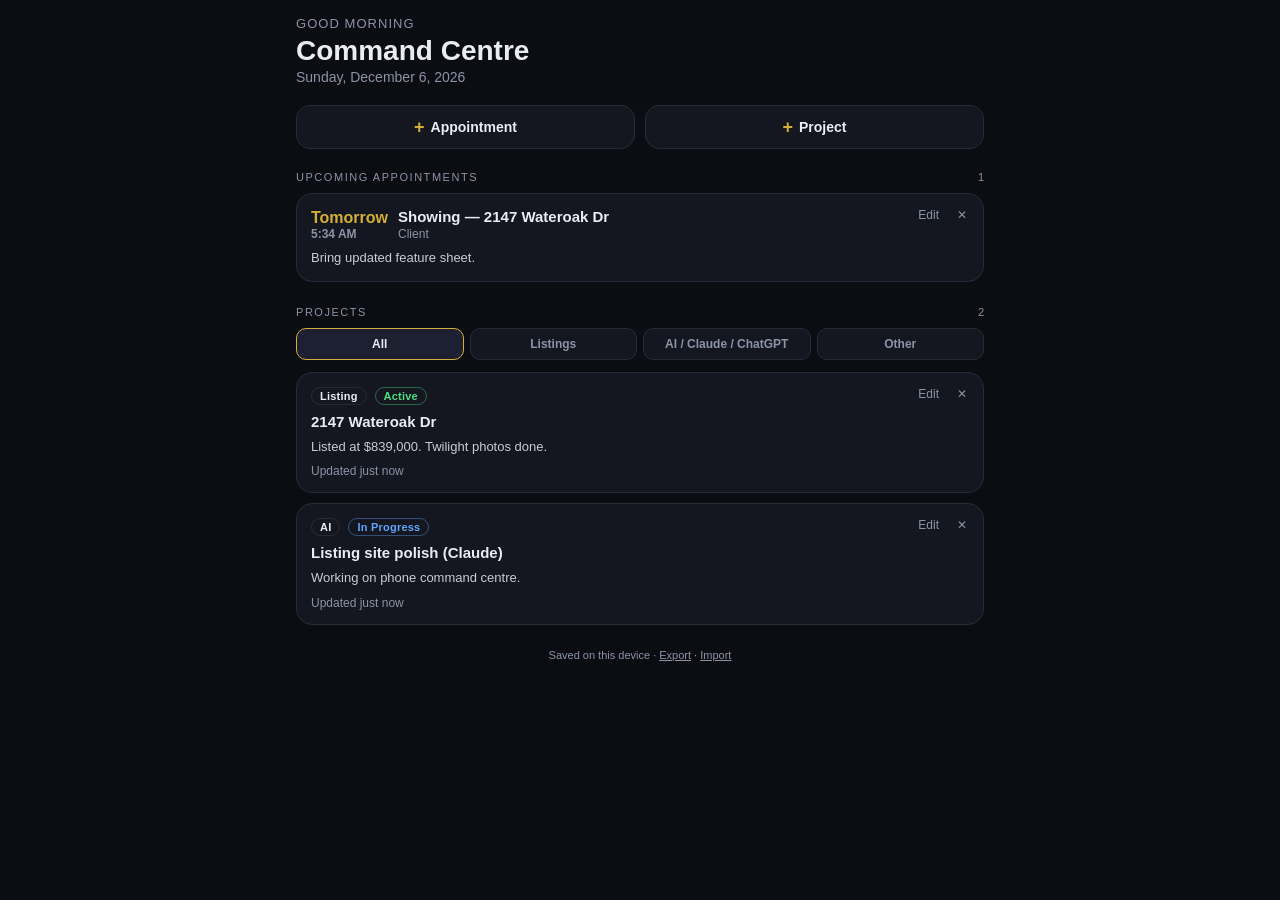
==== command-centre.html @ b32e12eb "Add phone command centre dashboard Self-contained /command-centre.html with appointments and project" ====
<!DOCTYPE html>
<html lang="en">
<head>
<meta charset="UTF-8">
<meta name="viewport" content="width=device-width, initial-scale=1.0, viewport-fit=cover">
<meta name="theme-color" content="#0b0d12">
<meta name="apple-mobile-web-app-capable" content="yes">
<meta name="mobile-web-app-capable" content="yes">
<meta name="apple-mobile-web-app-status-bar-style" content="black-translucent">
<meta name="apple-mobile-web-app-title" content="Command Centre">
<link rel="manifest" href="manifest.webmanifest">
<title>Command Centre</title>
<style>
:root {
  --bg: #0b0d12;
  --surface: #14171f;
  --surface-2: #1c2030;
  --border: #262b3a;
  --text: #e8ecf3;
  --muted: #8b93a7;
  --accent: #d4af37;
  --accent-soft: rgba(212, 175, 55, 0.15);
  --green: #4ade80;
  --blue: #60a5fa;
  --purple: #a78bfa;
  --orange: #fb923c;
  --red: #f87171;
  --safe-top: env(safe-area-inset-top, 0px);
  --safe-bottom: env(safe-area-inset-bottom, 0px);
}
* { box-sizing: border-box; -webkit-tap-highlight-color: transparent; }
html, body {
  margin: 0; padding: 0;
  background: var(--bg); color: var(--text);
  font-family: -apple-system, BlinkMacSystemFont, "SF Pro Display", "Segoe UI", Roboto, sans-serif;
  -webkit-font-smoothing: antialiased;
  min-height: 100vh;
}
body {
  padding: calc(var(--safe-top) + 16px) 16px calc(var(--safe-bottom) + 96px);
  max-width: 720px; margin: 0 auto;
}
.greeting { font-size: 13px; color: var(--muted); letter-spacing: 0.08em; text-transform: uppercase; }
.headline { font-size: 28px; font-weight: 700; margin: 4px 0 2px; }
.date-line { font-size: 14px; color: var(--muted); margin-bottom: 20px; }

.quick-actions {
  display: grid; grid-template-columns: 1fr 1fr; gap: 10px;
  margin-bottom: 22px;
}
.quick-actions button {
  background: var(--surface); border: 1px solid var(--border);
  color: var(--text); padding: 12px 14px; border-radius: 14px;
  font-size: 14px; font-weight: 600; cursor: pointer;
  display: flex; align-items: center; justify-content: center; gap: 6px;
}
.quick-actions button:active { background: var(--surface-2); }
.quick-actions button .plus { color: var(--accent); font-size: 18px; line-height: 1; }

.section { margin-bottom: 24px; }
.section-head {
  display: flex; align-items: baseline; justify-content: space-between;
  margin-bottom: 10px;
}
.section-title { font-size: 11px; letter-spacing: 0.14em; text-transform: uppercase; color: var(--muted); }
.section-count { font-size: 11px; color: var(--muted); }

.card {
  background: var(--surface); border: 1px solid var(--border);
  border-radius: 16px; padding: 14px; margin-bottom: 10px;
  position: relative;
}
.card .row { display: flex; align-items: center; gap: 10px; }
.card .when {
  font-variant-numeric: tabular-nums;
  font-weight: 700; font-size: 16px; color: var(--accent);
  min-width: 64px;
}
.card .title { font-weight: 600; font-size: 15px; }
.card .meta { font-size: 12px; color: var(--muted); margin-top: 2px; }
.card .notes { font-size: 13px; color: var(--text); opacity: 0.85; margin-top: 8px; line-height: 1.4; white-space: pre-wrap; }
.card .actions {
  position: absolute; top: 10px; right: 10px;
  display: flex; gap: 6px;
}
.card .actions button {
  background: transparent; border: none; color: var(--muted);
  padding: 4px 6px; cursor: pointer; font-size: 12px;
}
.card .actions button:hover { color: var(--text); }

.badge {
  display: inline-block; padding: 2px 8px; border-radius: 999px;
  font-size: 11px; font-weight: 600; letter-spacing: 0.02em;
  border: 1px solid var(--border);
}
.badge.green { color: var(--green); border-color: rgba(74, 222, 128, 0.4); }
.badge.blue { color: var(--blue); border-color: rgba(96, 165, 250, 0.4); }
.badge.purple { color: var(--purple); border-color: rgba(167, 139, 250, 0.4); }
.badge.orange { color: var(--orange); border-color: rgba(251, 146, 60, 0.4); }
.badge.red { color: var(--red); border-color: rgba(248, 113, 113, 0.4); }
.badge.gold { color: var(--accent); border-color: rgba(212, 175, 55, 0.5); background: var(--accent-soft); }

.tabs { display: flex; gap: 6px; margin-bottom: 12px; }
.tab {
  flex: 1; background: var(--surface); border: 1px solid var(--border);
  color: var(--muted); padding: 8px 10px; border-radius: 10px;
  font-size: 12px; font-weight: 600; cursor: pointer;
}
.tab.active { color: var(--text); background: var(--surface-2); border-color: var(--accent); }

.empty {
  text-align: center; color: var(--muted); font-size: 13px;
  padding: 22px 12px; border: 1px dashed var(--border); border-radius: 14px;
}

/* Modal */
.modal-bg {
  position: fixed; inset: 0; background: rgba(0,0,0,0.6);
  display: none; align-items: flex-end; justify-content: center;
  z-index: 50; backdrop-filter: blur(4px);
}
.modal-bg.open { display: flex; }
.modal {
  background: var(--surface); width: 100%; max-width: 720px;
  border-radius: 20px 20px 0 0; padding: 20px 18px calc(var(--safe-bottom) + 20px);
  border-top: 1px solid var(--border);
  max-height: 90vh; overflow-y: auto;
}
.modal h3 { margin: 0 0 14px; font-size: 18px; }
.field { margin-bottom: 12px; }
.field label { display: block; font-size: 12px; color: var(--muted); margin-bottom: 6px; letter-spacing: 0.04em; text-transform: uppercase; }
.field input, .field select, .field textarea {
  width: 100%; background: var(--bg); border: 1px solid var(--border);
  color: var(--text); padding: 12px 12px; border-radius: 12px;
  font-size: 15px; font-family: inherit; outline: none;
}
.field textarea { resize: vertical; min-height: 80px; }
.field input:focus, .field select:focus, .field textarea:focus { border-color: var(--accent); }
.modal-actions { display: flex; gap: 10px; margin-top: 8px; }
.btn {
  flex: 1; padding: 13px; border-radius: 12px; border: 1px solid var(--border);
  background: var(--surface-2); color: var(--text); font-size: 15px; font-weight: 600;
  cursor: pointer;
}
.btn.primary { background: var(--accent); color: #0b0d12; border-color: var(--accent); }
.btn.danger { color: var(--red); border-color: rgba(248,113,113,0.4); background: transparent; }

footer {
  text-align: center; color: var(--muted); font-size: 11px;
  margin-top: 24px;
}
footer a { color: var(--muted); }
</style>
</head>
<body>

<div class="greeting" id="greeting">Good morning</div>
<h1 class="headline">Command Centre</h1>
<div class="date-line" id="dateLine"></div>

<div class="quick-actions">
  <button onclick="openModal('appt')"><span class="plus">+</span> Appointment</button>
  <button onclick="openModal('project')"><span class="plus">+</span> Project</button>
</div>

<section class="section">
  <div class="section-head">
    <div class="section-title">Upcoming Appointments</div>
    <div class="section-count" id="apptCount"></div>
  </div>
  <div id="apptList"></div>
</section>

<section class="section">
  <div class="section-head">
    <div class="section-title">Projects</div>
    <div class="section-count" id="projectCount"></div>
  </div>
  <div class="tabs">
    <button class="tab active" data-filter="all">All</button>
    <button class="tab" data-filter="listing">Listings</button>
    <button class="tab" data-filter="ai">AI / Claude / ChatGPT</button>
    <button class="tab" data-filter="other">Other</button>
  </div>
  <div id="projectList"></div>
</section>

<footer>
  Saved on this device &middot; <a href="#" onclick="exportData(event)">Export</a> &middot; <a href="#" onclick="importData(event)">Import</a>
</footer>

<!-- Modal -->
<div class="modal-bg" id="modalBg">
  <div class="modal" id="modal"></div>
</div>

<script>
const STORE_KEY = 'cmdCentre.v1';
const defaultData = {
  appointments: [
    { id: 'a1', when: new Date(Date.now() + 86400000).toISOString().slice(0,16), title: 'Showing — 2147 Wateroak Dr', with: 'Client', notes: 'Bring updated feature sheet.' }
  ],
  projects: [
    { id: 'p1', type: 'listing', title: '2147 Wateroak Dr', status: 'Active', updated: Date.now(), notes: 'Listed at $839,000. Twilight photos done.' },
    { id: 'p2', type: 'ai', title: 'Listing site polish (Claude)', status: 'In Progress', updated: Date.now(), notes: 'Working on phone command centre.' }
  ]
};

let data = load();
let projectFilter = 'all';
let editing = null;

function load() {
  try {
    const raw = localStorage.getItem(STORE_KEY);
    if (!raw) { save(defaultData); return defaultData; }
    return JSON.parse(raw);
  } catch (e) { return JSON.parse(JSON.stringify(defaultData)); }
}
function save(d) { localStorage.setItem(STORE_KEY, JSON.stringify(d || data)); }
function uid() { return Math.random().toString(36).slice(2, 9); }

function renderGreeting() {
  const now = new Date();
  const h = now.getHours();
  let g = 'Good evening';
  if (h < 12) g = 'Good morning';
  else if (h < 17) g = 'Good afternoon';
  document.getElementById('greeting').textContent = g;
  document.getElementById('dateLine').textContent = now.toLocaleDateString(undefined, {
    weekday: 'long', month: 'long', day: 'numeric', year: 'numeric'
  });
}

function fmtWhen(iso) {
  const d = new Date(iso);
  const today = new Date();
  const tomorrow = new Date(); tomorrow.setDate(today.getDate() + 1);
  const sameDay = (a,b) => a.toDateString() === b.toDateString();
  const time = d.toLocaleTimeString([], { hour: 'numeric', minute: '2-digit' });
  if (sameDay(d, today)) return { day: 'Today', time };
  if (sameDay(d, tomorrow)) return { day: 'Tomorrow', time };
  return {
    day: d.toLocaleDateString([], { month: 'short', day: 'numeric' }),
    time
  };
}

function renderAppts() {
  const list = document.getElementById('apptList');
  const sorted = [...data.appointments].sort((a,b) => new Date(a.when) - new Date(b.when));
  document.getElementById('apptCount').textContent = sorted.length ? sorted.length : '';
  if (!sorted.length) {
    list.innerHTML = '<div class="empty">No appointments yet. Tap + Appointment to add one.</div>';
    return;
  }
  list.innerHTML = sorted.map(a => {
    const w = fmtWhen(a.when);
    return `
      <div class="card">
        <div class="actions">
          <button onclick="openModal('appt','${a.id}')">Edit</button>
          <button onclick="del('appt','${a.id}')">✕</button>
        </div>
        <div class="row">
          <div class="when"><div>${w.day}</div><div style="font-size:12px;color:var(--muted);font-weight:600;">${w.time}</div></div>
          <div style="min-width:0;">
            <div class="title">${esc(a.title)}</div>
            ${a.with ? `<div class="meta">${esc(a.with)}</div>` : ''}
          </div>
        </div>
        ${a.notes ? `<div class="notes">${esc(a.notes)}</div>` : ''}
      </div>`;
  }).join('');
}

function statusBadgeClass(s) {
  s = (s || '').toLowerCase();
  if (s.includes('active') || s.includes('live')) return 'green';
  if (s.includes('progress')) return 'blue';
  if (s.includes('idea') || s.includes('backlog')) return 'purple';
  if (s.includes('hold') || s.includes('pause')) return 'orange';
  if (s.includes('done') || s.includes('sold') || s.includes('closed')) return 'gold';
  if (s.includes('block')) return 'red';
  return '';
}
function typeLabel(t) {
  if (t === 'listing') return 'Listing';
  if (t === 'ai') return 'AI';
  return 'Project';
}

function renderProjects() {
  const list = document.getElementById('projectList');
  let items = [...data.projects];
  if (projectFilter !== 'all') items = items.filter(p => p.type === projectFilter);
  items.sort((a,b) => (b.updated || 0) - (a.updated || 0));
  document.getElementById('projectCount').textContent = items.length ? items.length : '';
  if (!items.length) {
    list.innerHTML = '<div class="empty">No projects here yet.</div>';
    return;
  }
  list.innerHTML = items.map(p => `
    <div class="card">
      <div class="actions">
        <button onclick="openModal('project','${p.id}')">Edit</button>
        <button onclick="del('project','${p.id}')">✕</button>
      </div>
      <div class="row" style="gap:8px;flex-wrap:wrap;">
        <span class="badge">${typeLabel(p.type)}</span>
        ${p.status ? `<span class="badge ${statusBadgeClass(p.status)}">${esc(p.status)}</span>` : ''}
      </div>
      <div class="title" style="margin-top:8px;">${esc(p.title)}</div>
      ${p.notes ? `<div class="notes">${esc(p.notes)}</div>` : ''}
      <div class="meta" style="margin-top:8px;">Updated ${timeAgo(p.updated)}</div>
    </div>
  `).join('');
}

function timeAgo(ts) {
  if (!ts) return '—';
  const diff = (Date.now() - ts) / 1000;
  if (diff < 60) return 'just now';
  if (diff < 3600) return Math.floor(diff/60) + 'm ago';
  if (diff < 86400) return Math.floor(diff/3600) + 'h ago';
  return Math.floor(diff/86400) + 'd ago';
}

function esc(s) {
  return String(s || '').replace(/[&<>"']/g, c => ({'&':'&amp;','<':'&lt;','>':'&gt;','"':'&quot;',"'":'&#39;'}[c]));
}

function openModal(kind, id) {
  editing = { kind, id };
  const modal = document.getElementById('modal');
  if (kind === 'appt') {
    const a = id ? data.appointments.find(x => x.id === id) : { when: defaultWhen(), title: '', with: '', notes: '' };
    modal.innerHTML = `
      <h3>${id ? 'Edit' : 'New'} Appointment</h3>
      <div class="field"><label>When</label><input type="datetime-local" id="f_when" value="${a.when || ''}"></div>
      <div class="field"><label>Title</label><input id="f_title" value="${esc(a.title)}" placeholder="Showing, call, meeting…"></div>
      <div class="field"><label>With / Where</label><input id="f_with" value="${esc(a.with || '')}" placeholder="Client name or location"></div>
      <div class="field"><label>Notes</label><textarea id="f_notes" placeholder="Anything to remember">${esc(a.notes || '')}</textarea></div>
      <div class="modal-actions">
        ${id ? '<button class="btn danger" onclick="del(\'appt\',\''+id+'\',true)">Delete</button>' : ''}
        <button class="btn" onclick="closeModal()">Cancel</button>
        <button class="btn primary" onclick="saveAppt()">Save</button>
      </div>`;
  } else {
    const p = id ? data.projects.find(x => x.id === id) : { type: 'ai', title: '', status: 'In Progress', notes: '' };
    modal.innerHTML = `
      <h3>${id ? 'Edit' : 'New'} Project</h3>
      <div class="field"><label>Type</label>
        <select id="f_type">
          <option value="ai" ${p.type==='ai'?'selected':''}>AI (Claude / ChatGPT)</option>
          <option value="listing" ${p.type==='listing'?'selected':''}>Real Estate Listing</option>
          <option value="other" ${p.type==='other'?'selected':''}>Other</option>
        </select>
      </div>
      <div class="field"><label>Title</label><input id="f_title" value="${esc(p.title)}" placeholder="Project name"></div>
      <div class="field"><label>Status</label>
        <select id="f_status">
          ${['Idea','In Progress','Active','On Hold','Blocked','Done'].map(s =>
            `<option ${p.status===s?'selected':''}>${s}</option>`).join('')}
        </select>
      </div>
      <div class="field"><label>Notes</label><textarea id="f_notes" placeholder="What's the current state?">${esc(p.notes || '')}</textarea></div>
      <div class="modal-actions">
        ${id ? '<button class="btn danger" onclick="del(\'project\',\''+id+'\',true)">Delete</button>' : ''}
        <button class="btn" onclick="closeModal()">Cancel</button>
        <button class="btn primary" onclick="saveProject()">Save</button>
      </div>`;
  }
  document.getElementById('modalBg').classList.add('open');
}
function closeModal() {
  editing = null;
  document.getElementById('modalBg').classList.remove('open');
}
function defaultWhen() {
  const d = new Date(); d.setMinutes(0); d.setSeconds(0);
  d.setHours(d.getHours() + 1);
  const pad = n => String(n).padStart(2,'0');
  return `${d.getFullYear()}-${pad(d.getMonth()+1)}-${pad(d.getDate())}T${pad(d.getHours())}:${pad(d.getMinutes())}`;
}

function saveAppt() {
  const obj = {
    id: editing.id || uid(),
    when: document.getElementById('f_when').value,
    title: document.getElementById('f_title').value.trim(),
    with: document.getElementById('f_with').value.trim(),
    notes: document.getElementById('f_notes').value.trim()
  };
  if (!obj.title) { alert('Title is required'); return; }
  const i = data.appointments.findIndex(a => a.id === obj.id);
  if (i >= 0) data.appointments[i] = obj; else data.appointments.push(obj);
  save(); renderAppts(); closeModal();
}
function saveProject() {
  const obj = {
    id: editing.id || uid(),
    type: document.getElementById('f_type').value,
    title: document.getElementById('f_title').value.trim(),
    status: document.getElementById('f_status').value,
    notes: document.getElementById('f_notes').value.trim(),
    updated: Date.now()
  };
  if (!obj.title) { alert('Title is required'); return; }
  const i = data.projects.findIndex(p => p.id === obj.id);
  if (i >= 0) data.projects[i] = obj; else data.projects.push(obj);
  save(); renderProjects(); closeModal();
}
function del(kind, id, fromModal) {
  if (!confirm('Delete this item?')) return;
  if (kind === 'appt') data.appointments = data.appointments.filter(a => a.id !== id);
  else data.projects = data.projects.filter(p => p.id !== id);
  save();
  renderAppts(); renderProjects();
  if (fromModal) closeModal();
}

document.getElementById('modalBg').addEventListener('click', e => {
  if (e.target.id === 'modalBg') closeModal();
});
document.querySelectorAll('.tab').forEach(t => {
  t.addEventListener('click', () => {
    document.querySelectorAll('.tab').forEach(x => x.classList.remove('active'));
    t.classList.add('active');
    projectFilter = t.dataset.filter;
    renderProjects();
  });
});

function exportData(e) {
  e.preventDefault();
  const blob = new Blob([JSON.stringify(data, null, 2)], { type: 'application/json' });
  const url = URL.createObjectURL(blob);
  const a = document.createElement('a');
  a.href = url; a.download = 'command-centre-backup.json'; a.click();
  URL.revokeObjectURL(url);
}
function importData(e) {
  e.preventDefault();
  const input = document.createElement('input');
  input.type = 'file'; input.accept = 'application/json';
  input.onchange = () => {
    const f = input.files[0]; if (!f) return;
    const r = new FileReader();
    r.onload = () => {
      try {
        const parsed = JSON.parse(r.result);
        if (parsed.appointments && parsed.projects) {
          data = parsed; save(); renderAppts(); renderProjects();
        } else alert('Invalid backup file');
      } catch { alert('Could not read file'); }
    };
    r.readAsText(f);
  };
  input.click();
}

renderGreeting();
renderAppts();
renderProjects();
setInterval(renderGreeting, 60000);
</script>
</body>
</html>
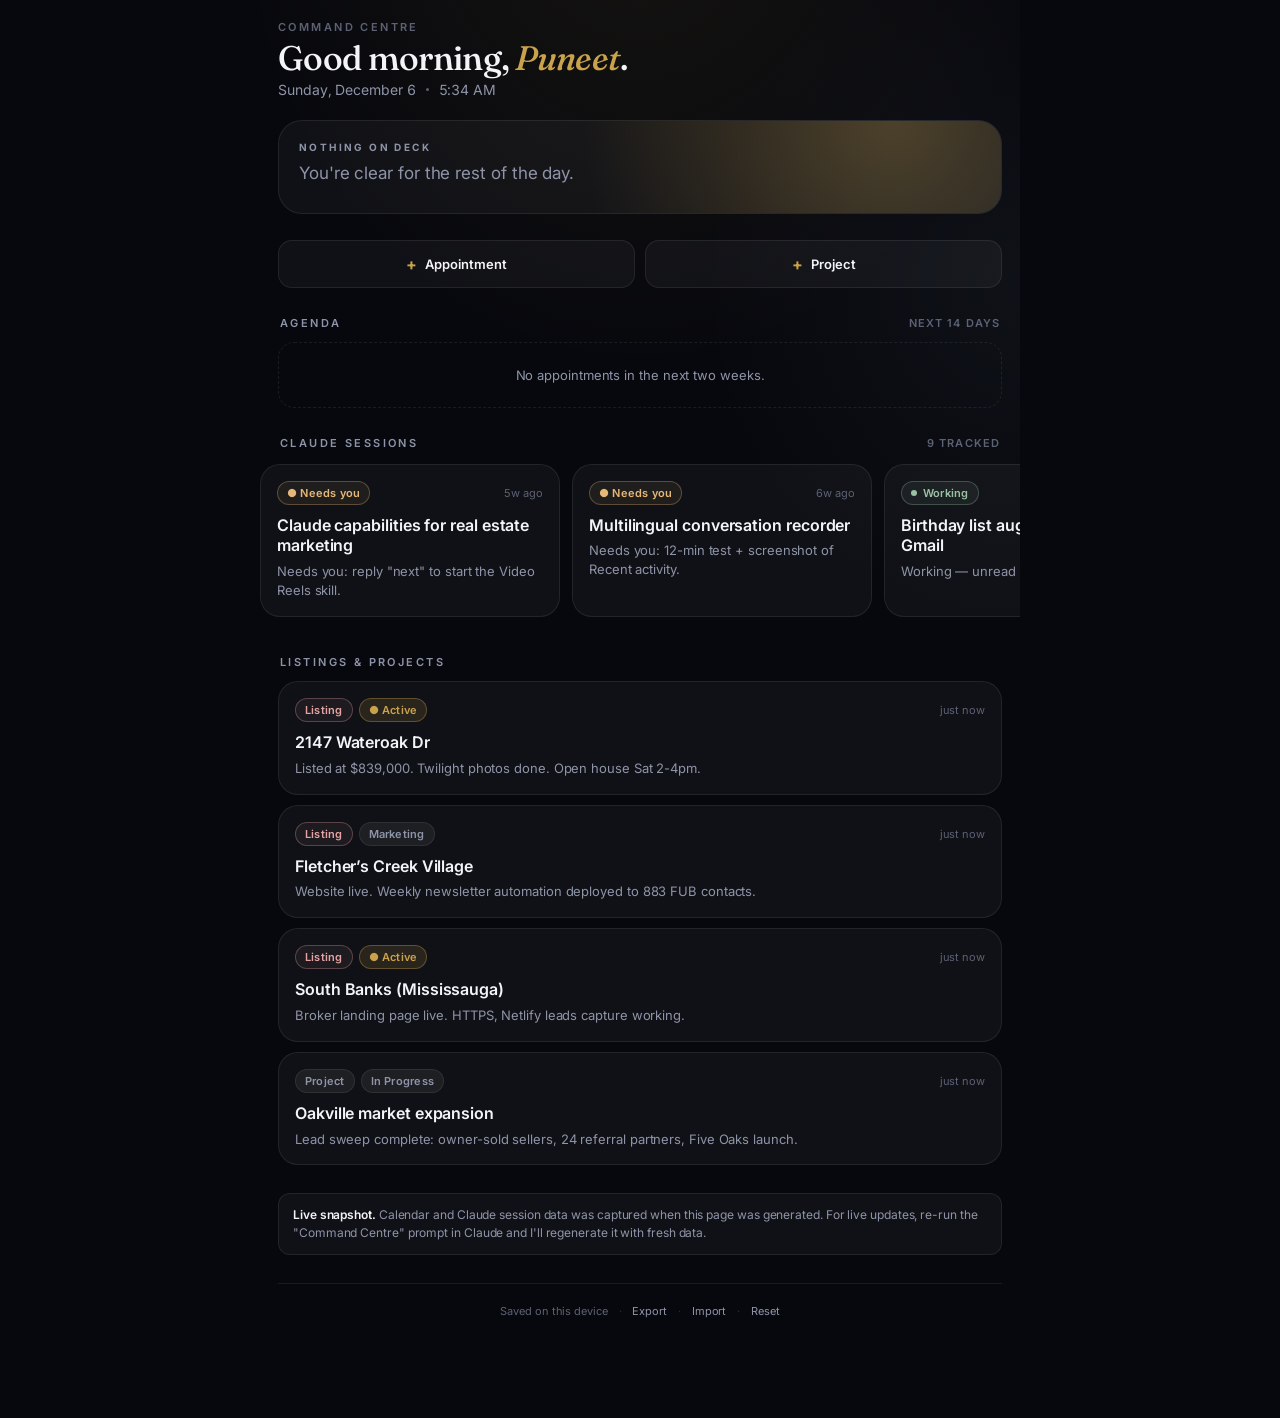
==== commit b75db349: "Redesign command centre with live seeded data Replaces the first draft with a far more polished layo" ====
--- a/command-centre.html
+++ b/command-centre.html
@@ -3,333 +3,621 @@
 <head>
 <meta charset="UTF-8">
 <meta name="viewport" content="width=device-width, initial-scale=1.0, viewport-fit=cover">
-<meta name="theme-color" content="#0b0d12">
+<meta name="theme-color" content="#07080d">
 <meta name="apple-mobile-web-app-capable" content="yes">
 <meta name="mobile-web-app-capable" content="yes">
 <meta name="apple-mobile-web-app-status-bar-style" content="black-translucent">
 <meta name="apple-mobile-web-app-title" content="Command Centre">
 <link rel="manifest" href="manifest.webmanifest">
 <title>Command Centre</title>
+<link rel="preconnect" href="https://fonts.googleapis.com">
+<link rel="preconnect" href="https://fonts.gstatic.com" crossorigin>
+<link href="https://fonts.googleapis.com/css2?family=Fraunces:wght@400;500;600&family=Inter:wght@400;500;600;700&display=swap" rel="stylesheet">
 <style>
 :root {
-  --bg: #0b0d12;
-  --surface: #14171f;
-  --surface-2: #1c2030;
-  --border: #262b3a;
-  --text: #e8ecf3;
-  --muted: #8b93a7;
-  --accent: #d4af37;
-  --accent-soft: rgba(212, 175, 55, 0.15);
-  --green: #4ade80;
-  --blue: #60a5fa;
-  --purple: #a78bfa;
-  --orange: #fb923c;
-  --red: #f87171;
+  --bg: #07080d;
+  --bg-2: #0e1017;
+  --surface: rgba(255,255,255,0.04);
+  --surface-2: rgba(255,255,255,0.06);
+  --border: rgba(255,255,255,0.08);
+  --text: #f3f4f8;
+  --muted: #8e94a8;
+  --dim: #5c6174;
+  --gold: #c9a24c;
+  --gold-soft: rgba(201, 162, 76, 0.14);
+  --rose: #e5a3a3;
+  --sage: #9bc1a3;
+  --sky: #9bb8e0;
+  --lavender: #b4a8d4;
+  --amber: #e5b878;
   --safe-top: env(safe-area-inset-top, 0px);
   --safe-bottom: env(safe-area-inset-bottom, 0px);
 }
 * { box-sizing: border-box; -webkit-tap-highlight-color: transparent; }
-html, body {
-  margin: 0; padding: 0;
-  background: var(--bg); color: var(--text);
-  font-family: -apple-system, BlinkMacSystemFont, "SF Pro Display", "Segoe UI", Roboto, sans-serif;
+html { background: var(--bg); }
+body {
+  margin: 0;
+  background:
+    radial-gradient(ellipse 90% 60% at 50% -10%, rgba(201,162,76,0.08), transparent 60%),
+    radial-gradient(ellipse 70% 40% at 100% 20%, rgba(155,184,224,0.05), transparent 60%),
+    var(--bg);
+  color: var(--text);
+  font-family: 'Inter', -apple-system, BlinkMacSystemFont, "SF Pro Display", "Segoe UI", Roboto, sans-serif;
   -webkit-font-smoothing: antialiased;
   min-height: 100vh;
-}
-body {
-  padding: calc(var(--safe-top) + 16px) 16px calc(var(--safe-bottom) + 96px);
-  max-width: 720px; margin: 0 auto;
-}
-.greeting { font-size: 13px; color: var(--muted); letter-spacing: 0.08em; text-transform: uppercase; }
-.headline { font-size: 28px; font-weight: 700; margin: 4px 0 2px; }
-.date-line { font-size: 14px; color: var(--muted); margin-bottom: 20px; }
-
-.quick-actions {
+  padding: calc(var(--safe-top) + 20px) 18px calc(var(--safe-bottom) + 100px);
+  max-width: 760px; margin: 0 auto;
+  letter-spacing: -0.005em;
+}
+
+/* ===== Header ===== */
+.hdr { margin-bottom: 22px; }
+.hdr .eyebrow {
+  font-size: 11px; letter-spacing: 0.22em; text-transform: uppercase;
+  color: var(--dim); font-weight: 600;
+}
+.hdr h1 {
+  font-family: 'Fraunces', Georgia, serif;
+  font-weight: 500; font-size: 34px; line-height: 1.1;
+  margin: 6px 0 4px; letter-spacing: -0.02em;
+}
+.hdr h1 .name { color: var(--gold); font-style: italic; }
+.hdr .sub {
+  color: var(--muted); font-size: 14px; display: flex; align-items: center; gap: 10px;
+  font-variant-numeric: tabular-nums;
+}
+.hdr .sub .dot { width: 3px; height: 3px; border-radius: 50%; background: var(--dim); }
+
+/* ===== Next up hero ===== */
+.hero {
+  position: relative;
+  background: linear-gradient(145deg, rgba(201,162,76,0.14), rgba(201,162,76,0.02));
+  border: 1px solid rgba(201,162,76,0.3);
+  border-radius: 24px;
+  padding: 20px 20px 22px;
+  margin-bottom: 26px;
+  overflow: hidden;
+}
+.hero::before {
+  content: ""; position: absolute; inset: 0;
+  background: radial-gradient(circle at 85% 0%, rgba(201,162,76,0.3), transparent 50%);
+  pointer-events: none;
+}
+.hero .label {
+  font-size: 10px; letter-spacing: 0.24em; text-transform: uppercase;
+  color: var(--gold); font-weight: 700;
+}
+.hero .countdown {
+  font-family: 'Fraunces', Georgia, serif;
+  font-size: 15px; color: var(--muted); margin-top: 4px;
+  font-style: italic;
+}
+.hero .event-title {
+  font-size: 22px; font-weight: 600; margin: 10px 0 6px;
+  line-height: 1.25;
+}
+.hero .event-time {
+  font-size: 14px; color: var(--text); font-weight: 500;
+  font-variant-numeric: tabular-nums;
+}
+.hero .event-meta {
+  margin-top: 10px; font-size: 13px; color: var(--muted);
+  display: flex; align-items: center; gap: 8px;
+}
+.hero.empty { background: var(--surface); border-color: var(--border); }
+.hero.empty .label { color: var(--muted); }
+
+/* ===== Sections ===== */
+section { margin-bottom: 28px; }
+.sec-head {
+  display: flex; align-items: baseline; justify-content: space-between;
+  margin-bottom: 12px; padding: 0 2px;
+}
+.sec-title {
+  font-size: 11px; letter-spacing: 0.22em; text-transform: uppercase;
+  color: var(--muted); font-weight: 600;
+}
+.sec-action {
+  font-size: 12px; color: var(--gold); font-weight: 600;
+  background: none; border: none; cursor: pointer; padding: 4px 2px;
+}
+.sec-action:active { opacity: 0.6; }
+
+/* ===== Agenda list ===== */
+.agenda {
+  display: flex; flex-direction: column; gap: 2px;
+}
+.ag-item {
+  display: grid; grid-template-columns: 60px 1fr auto;
+  align-items: center; gap: 14px;
+  padding: 14px 2px; border-bottom: 1px solid var(--border);
+  cursor: pointer;
+}
+.ag-item:last-child { border-bottom: none; }
+.ag-item.past { opacity: 0.4; }
+.ag-item .time {
+  font-variant-numeric: tabular-nums;
+  font-family: 'Fraunces', Georgia, serif;
+  font-size: 18px; font-weight: 500; color: var(--text);
+  line-height: 1.1;
+}
+.ag-item .time small {
+  display: block; font-family: 'Inter', sans-serif;
+  font-size: 10px; color: var(--dim); font-weight: 600;
+  letter-spacing: 0.1em; text-transform: uppercase; margin-top: 2px;
+}
+.ag-item .title { font-weight: 500; font-size: 15px; line-height: 1.3; }
+.ag-item .meta { font-size: 12px; color: var(--muted); margin-top: 2px; }
+.ag-item .chev { color: var(--dim); font-size: 18px; }
+.ag-item .pill {
+  display: inline-block; font-size: 10px; letter-spacing: 0.1em;
+  text-transform: uppercase; padding: 2px 8px; border-radius: 999px;
+  background: var(--gold-soft); color: var(--gold); font-weight: 700;
+  margin-left: 6px; vertical-align: middle;
+}
+
+.day-break {
+  font-family: 'Fraunces', Georgia, serif;
+  font-size: 13px; color: var(--muted); font-style: italic;
+  padding: 14px 2px 6px; letter-spacing: 0.02em;
+}
+
+/* ===== Project cards ===== */
+.proj-scroll {
+  display: flex; gap: 12px; overflow-x: auto;
+  margin: 0 -18px; padding: 2px 18px 10px;
+  scroll-snap-type: x mandatory;
+  scrollbar-width: none;
+}
+.proj-scroll::-webkit-scrollbar { display: none; }
+.proj {
+  flex: 0 0 76%; max-width: 300px;
+  background: var(--surface);
+  border: 1px solid var(--border);
+  border-radius: 20px;
+  padding: 16px;
+  scroll-snap-align: start;
+  position: relative;
+  cursor: pointer;
+}
+.proj.wide { flex: 0 0 100%; max-width: none; }
+.proj .status-row {
+  display: flex; align-items: center; justify-content: space-between;
+  gap: 8px; margin-bottom: 10px;
+}
+.badge {
+  display: inline-flex; align-items: center; gap: 6px;
+  padding: 4px 9px; border-radius: 999px; font-size: 11px;
+  font-weight: 600; letter-spacing: 0.02em;
+  background: var(--surface-2); border: 1px solid var(--border);
+  color: var(--muted);
+}
+.badge .pulse {
+  width: 6px; height: 6px; border-radius: 50%;
+  background: currentColor;
+  box-shadow: 0 0 0 0 currentColor;
+}
+.badge.working { color: var(--sage); border-color: rgba(155,193,163,0.3); background: rgba(155,193,163,0.08); }
+.badge.working .pulse { animation: pulse 2s infinite; }
+.badge.blocked { color: var(--amber); border-color: rgba(229,184,120,0.3); background: rgba(229,184,120,0.08); }
+.badge.review { color: var(--sky); border-color: rgba(155,184,224,0.3); background: rgba(155,184,224,0.08); }
+.badge.done { color: var(--dim); }
+.badge.active { color: var(--gold); border-color: rgba(201,162,76,0.35); background: var(--gold-soft); }
+.badge.listing { color: var(--rose); border-color: rgba(229,163,163,0.3); background: rgba(229,163,163,0.07); }
+.badge.ai { color: var(--lavender); border-color: rgba(180,168,212,0.3); background: rgba(180,168,212,0.07); }
+@keyframes pulse {
+  0% { box-shadow: 0 0 0 0 currentColor; }
+  70% { box-shadow: 0 0 0 6px rgba(0,0,0,0); }
+  100% { box-shadow: 0 0 0 0 rgba(0,0,0,0); }
+}
+.proj .ptitle {
+  font-size: 16px; font-weight: 600; line-height: 1.3;
+  margin-bottom: 6px;
+  display: -webkit-box; -webkit-line-clamp: 2; -webkit-box-orient: vertical;
+  overflow: hidden;
+}
+.proj .pnotes {
+  font-size: 13px; color: var(--muted); line-height: 1.45;
+  display: -webkit-box; -webkit-line-clamp: 3; -webkit-box-orient: vertical;
+  overflow: hidden;
+}
+.proj .pfoot {
+  display: flex; justify-content: space-between; align-items: center;
+  margin-top: 12px; font-size: 11px; color: var(--dim);
+}
+.proj .pfoot .edit { color: var(--muted); background: none; border: none; cursor: pointer; font-size: 11px; }
+
+/* Vertical project list for real estate */
+.proj-list .proj {
+  flex: none; width: 100%; max-width: none;
+  margin-bottom: 10px;
+}
+.proj-list { display: block; }
+
+/* ===== Add buttons ===== */
+.add-strip {
   display: grid; grid-template-columns: 1fr 1fr; gap: 10px;
-  margin-bottom: 22px;
-}
-.quick-actions button {
+  margin-bottom: 28px;
+}
+.add-btn {
   background: var(--surface); border: 1px solid var(--border);
-  color: var(--text); padding: 12px 14px; border-radius: 14px;
-  font-size: 14px; font-weight: 600; cursor: pointer;
-  display: flex; align-items: center; justify-content: center; gap: 6px;
-}
-.quick-actions button:active { background: var(--surface-2); }
-.quick-actions button .plus { color: var(--accent); font-size: 18px; line-height: 1; }
-
-.section { margin-bottom: 24px; }
-.section-head {
-  display: flex; align-items: baseline; justify-content: space-between;
-  margin-bottom: 10px;
-}
-.section-title { font-size: 11px; letter-spacing: 0.14em; text-transform: uppercase; color: var(--muted); }
-.section-count { font-size: 11px; color: var(--muted); }
-
-.card {
-  background: var(--surface); border: 1px solid var(--border);
-  border-radius: 16px; padding: 14px; margin-bottom: 10px;
-  position: relative;
-}
-.card .row { display: flex; align-items: center; gap: 10px; }
-.card .when {
-  font-variant-numeric: tabular-nums;
-  font-weight: 700; font-size: 16px; color: var(--accent);
-  min-width: 64px;
-}
-.card .title { font-weight: 600; font-size: 15px; }
-.card .meta { font-size: 12px; color: var(--muted); margin-top: 2px; }
-.card .notes { font-size: 13px; color: var(--text); opacity: 0.85; margin-top: 8px; line-height: 1.4; white-space: pre-wrap; }
-.card .actions {
-  position: absolute; top: 10px; right: 10px;
-  display: flex; gap: 6px;
-}
-.card .actions button {
-  background: transparent; border: none; color: var(--muted);
-  padding: 4px 6px; cursor: pointer; font-size: 12px;
-}
-.card .actions button:hover { color: var(--text); }
-
-.badge {
-  display: inline-block; padding: 2px 8px; border-radius: 999px;
-  font-size: 11px; font-weight: 600; letter-spacing: 0.02em;
-  border: 1px solid var(--border);
-}
-.badge.green { color: var(--green); border-color: rgba(74, 222, 128, 0.4); }
-.badge.blue { color: var(--blue); border-color: rgba(96, 165, 250, 0.4); }
-.badge.purple { color: var(--purple); border-color: rgba(167, 139, 250, 0.4); }
-.badge.orange { color: var(--orange); border-color: rgba(251, 146, 60, 0.4); }
-.badge.red { color: var(--red); border-color: rgba(248, 113, 113, 0.4); }
-.badge.gold { color: var(--accent); border-color: rgba(212, 175, 55, 0.5); background: var(--accent-soft); }
-
-.tabs { display: flex; gap: 6px; margin-bottom: 12px; }
-.tab {
-  flex: 1; background: var(--surface); border: 1px solid var(--border);
-  color: var(--muted); padding: 8px 10px; border-radius: 10px;
-  font-size: 12px; font-weight: 600; cursor: pointer;
-}
-.tab.active { color: var(--text); background: var(--surface-2); border-color: var(--accent); }
-
-.empty {
+  color: var(--text); padding: 13px 14px; border-radius: 14px;
+  font-size: 13px; font-weight: 600; font-family: inherit;
+  cursor: pointer; display: flex; align-items: center; justify-content: center; gap: 8px;
+}
+.add-btn:active { background: var(--surface-2); }
+.add-btn .plus { color: var(--gold); font-size: 16px; font-weight: 700; }
+
+/* ===== Empty state ===== */
+.empty-state {
   text-align: center; color: var(--muted); font-size: 13px;
-  padding: 22px 12px; border: 1px dashed var(--border); border-radius: 14px;
-}
-
-/* Modal */
+  padding: 24px 16px; border: 1px dashed var(--border); border-radius: 16px;
+}
+
+/* ===== Modal ===== */
 .modal-bg {
-  position: fixed; inset: 0; background: rgba(0,0,0,0.6);
+  position: fixed; inset: 0; background: rgba(5,6,10,0.75);
   display: none; align-items: flex-end; justify-content: center;
-  z-index: 50; backdrop-filter: blur(4px);
+  z-index: 50; backdrop-filter: blur(10px);
 }
 .modal-bg.open { display: flex; }
 .modal {
-  background: var(--surface); width: 100%; max-width: 720px;
-  border-radius: 20px 20px 0 0; padding: 20px 18px calc(var(--safe-bottom) + 20px);
+  background: var(--bg-2); width: 100%; max-width: 760px;
+  border-radius: 24px 24px 0 0;
+  padding: 22px 20px calc(var(--safe-bottom) + 22px);
   border-top: 1px solid var(--border);
-  max-height: 90vh; overflow-y: auto;
-}
-.modal h3 { margin: 0 0 14px; font-size: 18px; }
-.field { margin-bottom: 12px; }
-.field label { display: block; font-size: 12px; color: var(--muted); margin-bottom: 6px; letter-spacing: 0.04em; text-transform: uppercase; }
+  max-height: 92vh; overflow-y: auto;
+}
+.modal h3 {
+  margin: 0 0 18px; font-size: 20px; font-weight: 600;
+  font-family: 'Fraunces', Georgia, serif;
+}
+.field { margin-bottom: 14px; }
+.field label {
+  display: block; font-size: 10px; color: var(--muted); margin-bottom: 7px;
+  letter-spacing: 0.16em; text-transform: uppercase; font-weight: 600;
+}
 .field input, .field select, .field textarea {
   width: 100%; background: var(--bg); border: 1px solid var(--border);
-  color: var(--text); padding: 12px 12px; border-radius: 12px;
+  color: var(--text); padding: 13px 14px; border-radius: 12px;
   font-size: 15px; font-family: inherit; outline: none;
-}
-.field textarea { resize: vertical; min-height: 80px; }
-.field input:focus, .field select:focus, .field textarea:focus { border-color: var(--accent); }
-.modal-actions { display: flex; gap: 10px; margin-top: 8px; }
+  transition: border-color 0.15s;
+}
+.field textarea { resize: vertical; min-height: 84px; line-height: 1.4; }
+.field input:focus, .field select:focus, .field textarea:focus { border-color: var(--gold); }
+.modal-actions { display: flex; gap: 10px; margin-top: 18px; }
 .btn {
-  flex: 1; padding: 13px; border-radius: 12px; border: 1px solid var(--border);
-  background: var(--surface-2); color: var(--text); font-size: 15px; font-weight: 600;
-  cursor: pointer;
-}
-.btn.primary { background: var(--accent); color: #0b0d12; border-color: var(--accent); }
-.btn.danger { color: var(--red); border-color: rgba(248,113,113,0.4); background: transparent; }
+  flex: 1; padding: 14px; border-radius: 12px; border: 1px solid var(--border);
+  background: var(--surface); color: var(--text); font-size: 14px; font-weight: 600;
+  cursor: pointer; font-family: inherit;
+}
+.btn.primary { background: var(--gold); color: #1a1407; border-color: var(--gold); }
+.btn.danger { color: #e07878; border-color: rgba(224,120,120,0.3); background: transparent; }
 
 footer {
-  text-align: center; color: var(--muted); font-size: 11px;
-  margin-top: 24px;
-}
-footer a { color: var(--muted); }
+  text-align: center; color: var(--dim); font-size: 11px;
+  margin-top: 28px; padding-top: 20px;
+  border-top: 1px solid var(--border);
+}
+footer a { color: var(--muted); text-decoration: none; }
+footer .sep { margin: 0 8px; opacity: 0.4; }
+
+.sync-note {
+  background: var(--surface); border: 1px solid var(--border);
+  border-radius: 12px; padding: 12px 14px; font-size: 12px;
+  color: var(--muted); line-height: 1.5; margin-bottom: 22px;
+}
+.sync-note strong { color: var(--text); font-weight: 600; }
 </style>
 </head>
 <body>
 
-<div class="greeting" id="greeting">Good morning</div>
-<h1 class="headline">Command Centre</h1>
-<div class="date-line" id="dateLine"></div>
-
-<div class="quick-actions">
-  <button onclick="openModal('appt')"><span class="plus">+</span> Appointment</button>
-  <button onclick="openModal('project')"><span class="plus">+</span> Project</button>
+<header class="hdr">
+  <div class="eyebrow" id="eyebrow">Command Centre</div>
+  <h1 id="greet">Good afternoon, <span class="name">Puneet</span>.</h1>
+  <div class="sub">
+    <span id="dateLine"></span>
+    <span class="dot"></span>
+    <span id="clock"></span>
+  </div>
+</header>
+
+<div class="hero" id="hero"></div>
+
+<div class="add-strip">
+  <button class="add-btn" onclick="openModal('appt')"><span class="plus">+</span> Appointment</button>
+  <button class="add-btn" onclick="openModal('project')"><span class="plus">+</span> Project</button>
 </div>
 
-<section class="section">
-  <div class="section-head">
-    <div class="section-title">Upcoming Appointments</div>
-    <div class="section-count" id="apptCount"></div>
+<section>
+  <div class="sec-head">
+    <div class="sec-title">Agenda</div>
+    <div class="sec-title" id="agendaDay" style="letter-spacing:0.1em;color:var(--dim);"></div>
   </div>
-  <div id="apptList"></div>
+  <div class="agenda" id="agendaList"></div>
 </section>
 
-<section class="section">
-  <div class="section-head">
-    <div class="section-title">Projects</div>
-    <div class="section-count" id="projectCount"></div>
+<section>
+  <div class="sec-head">
+    <div class="sec-title">Claude Sessions</div>
+    <div class="sec-title" style="color:var(--dim);letter-spacing:0.1em;" id="claudeCount"></div>
   </div>
-  <div class="tabs">
-    <button class="tab active" data-filter="all">All</button>
-    <button class="tab" data-filter="listing">Listings</button>
-    <button class="tab" data-filter="ai">AI / Claude / ChatGPT</button>
-    <button class="tab" data-filter="other">Other</button>
+  <div class="proj-scroll" id="claudeList"></div>
+</section>
+
+<section>
+  <div class="sec-head">
+    <div class="sec-title">Listings &amp; Projects</div>
   </div>
-  <div id="projectList"></div>
+  <div class="proj-list" id="projectList"></div>
 </section>
 
+<div class="sync-note">
+  <strong>Live snapshot.</strong> Calendar and Claude session data was captured when this page was generated. For live updates, re-run the "Command Centre" prompt in Claude and I'll regenerate it with fresh data.
+</div>
+
 <footer>
-  Saved on this device &middot; <a href="#" onclick="exportData(event)">Export</a> &middot; <a href="#" onclick="importData(event)">Import</a>
+  Saved on this device
+  <span class="sep">·</span>
+  <a href="#" onclick="exportData(event)">Export</a>
+  <span class="sep">·</span>
+  <a href="#" onclick="importData(event)">Import</a>
+  <span class="sep">·</span>
+  <a href="#" onclick="resetSeed(event)">Reset</a>
 </footer>
 
-<!-- Modal -->
 <div class="modal-bg" id="modalBg">
   <div class="modal" id="modal"></div>
 </div>
 
 <script>
-const STORE_KEY = 'cmdCentre.v1';
-const defaultData = {
+const STORE_KEY = 'cmdCentre.v2';
+const GEN_AT = '2026-10-27T12:30:00-04:00';
+
+// Seeded from live Google Calendar + Claude sessions when this page was generated.
+const SEED = {
+  generatedAt: GEN_AT,
   appointments: [
-    { id: 'a1', when: new Date(Date.now() + 86400000).toISOString().slice(0,16), title: 'Showing — 2147 Wateroak Dr', with: 'Client', notes: 'Bring updated feature sheet.' }
+    { id: 'c1', when: '2026-10-27T08:45', title: 'Call mom', with: 'Recurring', notes: '', src: 'cal' },
+    { id: 'c2', when: '2026-10-27T10:00', title: 'Inner Circle Mentorship: Puneet & Lang', with: 'Google Meet', notes: 'meet.google.com/emi-zsrr-dfa', src: 'cal' },
+    { id: 'c3', when: '2026-10-27T11:30', title: 'Door knocking', with: '', notes: '', src: 'cal' },
+    { id: 'c4', when: '2026-10-27T14:00', title: 'Call leads and past clients', with: '', notes: '', src: 'cal' },
+    { id: 'c5', when: '2026-10-27T20:30', title: 'Life list', with: 'Daily review', notes: '', src: 'cal' },
+    { id: 'c6', when: '2026-10-28T08:45', title: 'Call mom', with: '', notes: '', src: 'cal' },
+    { id: 'c7', when: '2026-10-28T10:30', title: 'Door knocking', with: '', notes: '', src: 'cal' },
+    { id: 'c8', when: '2026-10-28T11:30', title: 'Visit listings', with: '', notes: '', src: 'cal' },
+    { id: 'c9', when: '2026-10-28T14:00', title: 'Call leads and past clients', with: '', notes: '', src: 'cal' },
+    { id: 'c10', when: '2026-10-30T15:00', title: 'Video Studio Booking', with: 'Royal LePage West', notes: 'Signature Mississauga studio', src: 'cal' },
+    { id: 'c11', when: '2026-10-31T15:00', title: 'Reserve Mishri', with: '', notes: '', src: 'cal' },
+    { id: 'c12', when: '2026-11-01T18:30', title: 'With Sushant Mahajan at Mishri', with: '', notes: '', src: 'cal' }
+  ],
+  claudeSessions: [
+    { id: 's1', title: 'Birthday list augmentation from Gmail', status: 'Working', updated: '2026-10-27T19:36', note: 'Working — unread activity.', unread: true },
+    { id: 's2', title: 'Claude capabilities for real estate marketing', status: 'Blocked', updated: '2026-10-27T19:34', note: 'Needs you: reply "next" to start the Video Reels skill.', unread: true },
+    { id: 's3', title: 'Oakville real estate agent prompt', status: 'Done', updated: '2026-10-27T14:15', note: 'Full Oakville prompt delivered: market data, personas, 90-day plan.' },
+    { id: 's4', title: 'CMA for Kaushal property', status: 'Done', updated: '2026-10-26T20:17', note: 'CMA updated to $1,200K–$1,225K. PDF saved: 1344 Rolph Terr.' },
+    { id: 's5', title: 'Multilingual conversation recorder', status: 'Blocked', updated: '2026-10-25T00:45', note: 'Needs you: 12-min test + screenshot of Recent activity.' },
+    { id: 's6', title: 'Facebook ads — daily sweep', status: 'Done', updated: '2026-10-27T13:00', note: 'All 4 campaigns ran. Spend summary emailed. No action needed.' },
+    { id: 's7', title: 'Diwali gift distribution route', status: 'Review', updated: '2026-10-25T14:42', note: 'Route planned — ready for your review.' },
+    { id: 's8', title: 'South Banks broker landing page', status: 'Done', updated: '2026-10-20T21:24', note: 'mississaugasouthbanks.com live with HTTPS, leads to Netlify.' },
+    { id: 's9', title: 'Fletcher’s Creek leads follow-up', status: 'Done', updated: '2026-10-14T21:58', note: 'Monthly Content mail pack delivered.' }
   ],
   projects: [
-    { id: 'p1', type: 'listing', title: '2147 Wateroak Dr', status: 'Active', updated: Date.now(), notes: 'Listed at $839,000. Twilight photos done.' },
-    { id: 'p2', type: 'ai', title: 'Listing site polish (Claude)', status: 'In Progress', updated: Date.now(), notes: 'Working on phone command centre.' }
+    { id: 'p1', type: 'listing', title: '2147 Wateroak Dr', status: 'Active', updated: Date.now(), notes: 'Listed at $839,000. Twilight photos done. Open house Sat 2-4pm.' },
+    { id: 'p2', type: 'listing', title: 'Fletcher’s Creek Village', status: 'Marketing', updated: Date.now(), notes: 'Website live. Weekly newsletter automation deployed to 883 FUB contacts.' },
+    { id: 'p3', type: 'listing', title: 'South Banks (Mississauga)', status: 'Live', updated: Date.now(), notes: 'Broker landing page live. HTTPS, Netlify leads capture working.' },
+    { id: 'p4', type: 'other', title: 'Oakville market expansion', status: 'In Progress', updated: Date.now(), notes: 'Lead sweep complete: owner-sold sellers, 24 referral partners, Five Oaks launch.' }
   ]
 };
 
 let data = load();
-let projectFilter = 'all';
-let editing = null;
 
 function load() {
   try {
     const raw = localStorage.getItem(STORE_KEY);
-    if (!raw) { save(defaultData); return defaultData; }
-    return JSON.parse(raw);
-  } catch (e) { return JSON.parse(JSON.stringify(defaultData)); }
-}
-function save(d) { localStorage.setItem(STORE_KEY, JSON.stringify(d || data)); }
+    if (!raw) { localStorage.setItem(STORE_KEY, JSON.stringify(SEED)); return JSON.parse(JSON.stringify(SEED)); }
+    const parsed = JSON.parse(raw);
+    // merge seed shape if migrating
+    return Object.assign({}, SEED, parsed);
+  } catch { return JSON.parse(JSON.stringify(SEED)); }
+}
+function save() { localStorage.setItem(STORE_KEY, JSON.stringify(data)); }
 function uid() { return Math.random().toString(36).slice(2, 9); }
 
-function renderGreeting() {
+function esc(s) {
+  return String(s || '').replace(/[&<>"']/g, c => ({'&':'&amp;','<':'&lt;','>':'&gt;','"':'&quot;',"'":'&#39;'}[c]));
+}
+
+/* ============ Header + clock ============ */
+function tickClock() {
   const now = new Date();
   const h = now.getHours();
   let g = 'Good evening';
   if (h < 12) g = 'Good morning';
   else if (h < 17) g = 'Good afternoon';
-  document.getElementById('greeting').textContent = g;
+  document.getElementById('greet').innerHTML = `${g}, <span class="name">Puneet</span>.`;
   document.getElementById('dateLine').textContent = now.toLocaleDateString(undefined, {
-    weekday: 'long', month: 'long', day: 'numeric', year: 'numeric'
+    weekday: 'long', month: 'long', day: 'numeric'
   });
-}
-
-function fmtWhen(iso) {
-  const d = new Date(iso);
-  const today = new Date();
-  const tomorrow = new Date(); tomorrow.setDate(today.getDate() + 1);
-  const sameDay = (a,b) => a.toDateString() === b.toDateString();
-  const time = d.toLocaleTimeString([], { hour: 'numeric', minute: '2-digit' });
-  if (sameDay(d, today)) return { day: 'Today', time };
-  if (sameDay(d, tomorrow)) return { day: 'Tomorrow', time };
-  return {
-    day: d.toLocaleDateString([], { month: 'short', day: 'numeric' }),
-    time
-  };
-}
-
-function renderAppts() {
-  const list = document.getElementById('apptList');
-  const sorted = [...data.appointments].sort((a,b) => new Date(a.when) - new Date(b.when));
-  document.getElementById('apptCount').textContent = sorted.length ? sorted.length : '';
-  if (!sorted.length) {
-    list.innerHTML = '<div class="empty">No appointments yet. Tap + Appointment to add one.</div>';
+  document.getElementById('clock').textContent = now.toLocaleTimeString([], { hour: 'numeric', minute: '2-digit' });
+}
+
+/* ============ Hero: next appointment ============ */
+function renderHero() {
+  const now = new Date();
+  const upcoming = data.appointments
+    .map(a => ({ ...a, _d: new Date(a.when) }))
+    .filter(a => a._d > now)
+    .sort((a,b) => a._d - b._d);
+  const el = document.getElementById('hero');
+  if (!upcoming.length) {
+    el.classList.add('empty');
+    el.innerHTML = `<div class="label">Nothing on deck</div>
+      <div class="event-title" style="font-size:17px;color:var(--muted);font-weight:400;">You're clear for the rest of the day.</div>`;
     return;
   }
-  list.innerHTML = sorted.map(a => {
-    const w = fmtWhen(a.when);
-    return `
-      <div class="card">
-        <div class="actions">
-          <button onclick="openModal('appt','${a.id}')">Edit</button>
-          <button onclick="del('appt','${a.id}')">✕</button>
+  el.classList.remove('empty');
+  const n = upcoming[0];
+  const diff = (n._d - now) / 1000;
+  let count;
+  if (diff < 60) count = 'Starting now';
+  else if (diff < 3600) count = `In ${Math.round(diff/60)} min`;
+  else if (diff < 86400) count = `In ${Math.round(diff/3600)}h ${Math.round((diff % 3600)/60)}m`;
+  else {
+    const days = Math.floor(diff/86400);
+    count = days === 1 ? 'Tomorrow' : `In ${days} days`;
+  }
+  const timeStr = n._d.toLocaleTimeString([], { hour: 'numeric', minute: '2-digit' });
+  const dayStr = isSameDay(n._d, now) ? 'Today' : n._d.toLocaleDateString([], { weekday: 'short', month: 'short', day: 'numeric' });
+  el.innerHTML = `
+    <div class="label">Up Next</div>
+    <div class="countdown">${count}</div>
+    <div class="event-title">${esc(n.title)}</div>
+    <div class="event-time">${dayStr} · ${timeStr}</div>
+    ${n.with || n.notes ? `<div class="event-meta">${esc(n.with || n.notes)}</div>` : ''}
+  `;
+}
+
+function isSameDay(a, b) {
+  return a.getFullYear() === b.getFullYear() && a.getMonth() === b.getMonth() && a.getDate() === b.getDate();
+}
+
+/* ============ Agenda ============ */
+function renderAgenda() {
+  const now = new Date();
+  const upcoming = data.appointments
+    .map(a => ({ ...a, _d: new Date(a.when) }))
+    .filter(a => {
+      // show from start of today onward, up to 14 days
+      const start = new Date(now); start.setHours(0,0,0,0);
+      const end = new Date(now); end.setDate(end.getDate() + 14);
+      return a._d >= start && a._d <= end;
+    })
+    .sort((a,b) => a._d - b._d);
+
+  const list = document.getElementById('agendaList');
+  const dayLabel = document.getElementById('agendaDay');
+  dayLabel.textContent = `Next 14 days`;
+
+  if (!upcoming.length) {
+    list.innerHTML = `<div class="empty-state">No appointments in the next two weeks.</div>`;
+    return;
+  }
+
+  let html = '';
+  let currentDay = '';
+  upcoming.forEach(a => {
+    const dayKey = a._d.toDateString();
+    if (dayKey !== currentDay) {
+      currentDay = dayKey;
+      const label = isSameDay(a._d, now) ? 'Today' :
+        isSameDay(a._d, new Date(now.getTime() + 86400000)) ? 'Tomorrow' :
+        a._d.toLocaleDateString([], { weekday: 'long', month: 'long', day: 'numeric' });
+      html += `<div class="day-break">${label}</div>`;
+    }
+    const past = a._d < now;
+    const t = a._d.toLocaleTimeString([], { hour: 'numeric', minute: '2-digit' });
+    const [tNum, tMer] = t.split(' ');
+    const nextMark = a._isNext ? '<span class="pill">Next</span>' : '';
+    html += `
+      <div class="ag-item ${past ? 'past' : ''}" onclick="openModal('appt','${a.id}')">
+        <div class="time">${tNum}<small>${tMer || ''}</small></div>
+        <div>
+          <div class="title">${esc(a.title)}${nextMark}</div>
+          ${a.with || a.notes ? `<div class="meta">${esc(a.with || a.notes)}</div>` : ''}
         </div>
-        <div class="row">
-          <div class="when"><div>${w.day}</div><div style="font-size:12px;color:var(--muted);font-weight:600;">${w.time}</div></div>
-          <div style="min-width:0;">
-            <div class="title">${esc(a.title)}</div>
-            ${a.with ? `<div class="meta">${esc(a.with)}</div>` : ''}
-          </div>
-        </div>
-        ${a.notes ? `<div class="notes">${esc(a.notes)}</div>` : ''}
+        <div class="chev">›</div>
       </div>`;
-  }).join('');
-}
-
-function statusBadgeClass(s) {
-  s = (s || '').toLowerCase();
-  if (s.includes('active') || s.includes('live')) return 'green';
-  if (s.includes('progress')) return 'blue';
-  if (s.includes('idea') || s.includes('backlog')) return 'purple';
-  if (s.includes('hold') || s.includes('pause')) return 'orange';
-  if (s.includes('done') || s.includes('sold') || s.includes('closed')) return 'gold';
-  if (s.includes('block')) return 'red';
-  return '';
-}
-function typeLabel(t) {
-  if (t === 'listing') return 'Listing';
-  if (t === 'ai') return 'AI';
-  return 'Project';
+  });
+  list.innerHTML = html;
+}
+
+/* ============ Claude sessions ============ */
+function statusBadge(s) {
+  const key = (s || '').toLowerCase();
+  if (key.includes('work')) return `<span class="badge working"><span class="pulse"></span>Working</span>`;
+  if (key.includes('block')) return `<span class="badge blocked">● Needs you</span>`;
+  if (key.includes('review')) return `<span class="badge review">● Review ready</span>`;
+  if (key.includes('done') || key.includes('complete')) return `<span class="badge done">● Done</span>`;
+  if (key.includes('active') || key.includes('live')) return `<span class="badge active">● Active</span>`;
+  return `<span class="badge">${esc(s)}</span>`;
+}
+
+function renderClaude() {
+  const list = document.getElementById('claudeList');
+  const items = data.claudeSessions || [];
+  document.getElementById('claudeCount').textContent = items.length ? `${items.length} tracked` : '';
+  if (!items.length) {
+    list.innerHTML = `<div class="empty-state" style="width:100%;">No Claude sessions tracked yet.</div>`;
+    return;
+  }
+  // sort: blocked/working first, then by updated desc
+  const rank = s => {
+    const k = (s.status||'').toLowerCase();
+    if (k.includes('block')) return 0;
+    if (k.includes('work')) return 1;
+    if (k.includes('review')) return 2;
+    return 3;
+  };
+  items.sort((a,b) => {
+    const r = rank(a) - rank(b);
+    if (r) return r;
+    return new Date(b.updated) - new Date(a.updated);
+  });
+  list.innerHTML = items.map(s => `
+    <div class="proj" onclick="editSession('${s.id}')">
+      <div class="status-row">
+        ${statusBadge(s.status)}
+        <span style="font-size:11px;color:var(--dim);">${timeAgo(s.updated)}</span>
+      </div>
+      <div class="ptitle">${esc(s.title)}</div>
+      <div class="pnotes">${esc(s.note || '')}</div>
+    </div>
+  `).join('');
+}
+
+/* ============ Projects (listings etc) ============ */
+function typeBadge(t) {
+  if (t === 'listing') return `<span class="badge listing">Listing</span>`;
+  if (t === 'ai') return `<span class="badge ai">AI</span>`;
+  return `<span class="badge">Project</span>`;
 }
 
 function renderProjects() {
   const list = document.getElementById('projectList');
-  let items = [...data.projects];
-  if (projectFilter !== 'all') items = items.filter(p => p.type === projectFilter);
-  items.sort((a,b) => (b.updated || 0) - (a.updated || 0));
-  document.getElementById('projectCount').textContent = items.length ? items.length : '';
+  const items = [...(data.projects || [])].sort((a,b) => (b.updated||0) - (a.updated||0));
   if (!items.length) {
-    list.innerHTML = '<div class="empty">No projects here yet.</div>';
+    list.innerHTML = `<div class="empty-state">No projects yet. Tap "+ Project" to add one.</div>`;
     return;
   }
   list.innerHTML = items.map(p => `
-    <div class="card">
-      <div class="actions">
-        <button onclick="openModal('project','${p.id}')">Edit</button>
-        <button onclick="del('project','${p.id}')">✕</button>
+    <div class="proj wide" onclick="openModal('project','${p.id}')">
+      <div class="status-row">
+        <div style="display:flex;gap:6px;flex-wrap:wrap;">
+          ${typeBadge(p.type)}
+          ${p.status ? statusBadge(p.status) : ''}
+        </div>
+        <span style="font-size:11px;color:var(--dim);">${timeAgo(p.updated)}</span>
       </div>
-      <div class="row" style="gap:8px;flex-wrap:wrap;">
-        <span class="badge">${typeLabel(p.type)}</span>
-        ${p.status ? `<span class="badge ${statusBadgeClass(p.status)}">${esc(p.status)}</span>` : ''}
-      </div>
-      <div class="title" style="margin-top:8px;">${esc(p.title)}</div>
-      ${p.notes ? `<div class="notes">${esc(p.notes)}</div>` : ''}
-      <div class="meta" style="margin-top:8px;">Updated ${timeAgo(p.updated)}</div>
+      <div class="ptitle">${esc(p.title)}</div>
+      ${p.notes ? `<div class="pnotes" style="-webkit-line-clamp:4;">${esc(p.notes)}</div>` : ''}
     </div>
   `).join('');
 }
 
 function timeAgo(ts) {
   if (!ts) return '—';
-  const diff = (Date.now() - ts) / 1000;
+  const t = typeof ts === 'string' ? new Date(ts).getTime() : ts;
+  const diff = (Date.now() - t) / 1000;
   if (diff < 60) return 'just now';
   if (diff < 3600) return Math.floor(diff/60) + 'm ago';
   if (diff < 86400) return Math.floor(diff/3600) + 'h ago';
-  return Math.floor(diff/86400) + 'd ago';
-}
-
-function esc(s) {
-  return String(s || '').replace(/[&<>"']/g, c => ({'&':'&amp;','<':'&lt;','>':'&gt;','"':'&quot;',"'":'&#39;'}[c]));
-}
+  if (diff < 86400 * 7) return Math.floor(diff/86400) + 'd ago';
+  return Math.floor(diff/(86400*7)) + 'w ago';
+}
+
+/* ============ Modal ============ */
+let editing = null;
 
 function openModal(kind, id) {
   editing = { kind, id };
@@ -343,41 +631,64 @@
       <div class="field"><label>With / Where</label><input id="f_with" value="${esc(a.with || '')}" placeholder="Client name or location"></div>
       <div class="field"><label>Notes</label><textarea id="f_notes" placeholder="Anything to remember">${esc(a.notes || '')}</textarea></div>
       <div class="modal-actions">
-        ${id ? '<button class="btn danger" onclick="del(\'appt\',\''+id+'\',true)">Delete</button>' : ''}
+        ${id ? `<button class="btn danger" onclick="del('appt','${id}',true)">Delete</button>` : ''}
         <button class="btn" onclick="closeModal()">Cancel</button>
         <button class="btn primary" onclick="saveAppt()">Save</button>
       </div>`;
   } else {
-    const p = id ? data.projects.find(x => x.id === id) : { type: 'ai', title: '', status: 'In Progress', notes: '' };
+    const p = id ? data.projects.find(x => x.id === id) : { type: 'listing', title: '', status: 'In Progress', notes: '' };
     modal.innerHTML = `
       <h3>${id ? 'Edit' : 'New'} Project</h3>
       <div class="field"><label>Type</label>
         <select id="f_type">
-          <option value="ai" ${p.type==='ai'?'selected':''}>AI (Claude / ChatGPT)</option>
           <option value="listing" ${p.type==='listing'?'selected':''}>Real Estate Listing</option>
+          <option value="ai" ${p.type==='ai'?'selected':''}>AI Project (Claude / ChatGPT)</option>
           <option value="other" ${p.type==='other'?'selected':''}>Other</option>
         </select>
       </div>
       <div class="field"><label>Title</label><input id="f_title" value="${esc(p.title)}" placeholder="Project name"></div>
       <div class="field"><label>Status</label>
         <select id="f_status">
-          ${['Idea','In Progress','Active','On Hold','Blocked','Done'].map(s =>
+          ${['Active','Live','Marketing','In Progress','On Hold','Review','Done'].map(s =>
             `<option ${p.status===s?'selected':''}>${s}</option>`).join('')}
         </select>
       </div>
-      <div class="field"><label>Notes</label><textarea id="f_notes" placeholder="What's the current state?">${esc(p.notes || '')}</textarea></div>
+      <div class="field"><label>Notes</label><textarea id="f_notes" placeholder="Current state, next action…">${esc(p.notes || '')}</textarea></div>
       <div class="modal-actions">
-        ${id ? '<button class="btn danger" onclick="del(\'project\',\''+id+'\',true)">Delete</button>' : ''}
+        ${id ? `<button class="btn danger" onclick="del('project','${id}',true)">Delete</button>` : ''}
         <button class="btn" onclick="closeModal()">Cancel</button>
         <button class="btn primary" onclick="saveProject()">Save</button>
       </div>`;
   }
   document.getElementById('modalBg').classList.add('open');
 }
+
+function editSession(id) {
+  const s = data.claudeSessions.find(x => x.id === id);
+  if (!s) return;
+  editing = { kind: 'session', id };
+  document.getElementById('modal').innerHTML = `
+    <h3>${esc(s.title)}</h3>
+    <div class="field"><label>Status</label>
+      <select id="f_status">
+        ${['Working','Blocked','Review','Done'].map(x =>
+          `<option ${s.status===x?'selected':''}>${x}</option>`).join('')}
+      </select>
+    </div>
+    <div class="field"><label>Note</label><textarea id="f_note">${esc(s.note || '')}</textarea></div>
+    <div class="modal-actions">
+      <button class="btn danger" onclick="del('session','${id}',true)">Remove</button>
+      <button class="btn" onclick="closeModal()">Cancel</button>
+      <button class="btn primary" onclick="saveSession()">Save</button>
+    </div>`;
+  document.getElementById('modalBg').classList.add('open');
+}
+
 function closeModal() {
   editing = null;
   document.getElementById('modalBg').classList.remove('open');
 }
+
 function defaultWhen() {
   const d = new Date(); d.setMinutes(0); d.setSeconds(0);
   d.setHours(d.getHours() + 1);
@@ -395,9 +706,11 @@
   };
   if (!obj.title) { alert('Title is required'); return; }
   const i = data.appointments.findIndex(a => a.id === obj.id);
-  if (i >= 0) data.appointments[i] = obj; else data.appointments.push(obj);
-  save(); renderAppts(); closeModal();
-}
+  if (i >= 0) data.appointments[i] = { ...data.appointments[i], ...obj };
+  else data.appointments.push(obj);
+  save(); renderAll(); closeModal();
+}
+
 function saveProject() {
   const obj = {
     id: editing.id || uid(),
@@ -410,29 +723,32 @@
   if (!obj.title) { alert('Title is required'); return; }
   const i = data.projects.findIndex(p => p.id === obj.id);
   if (i >= 0) data.projects[i] = obj; else data.projects.push(obj);
-  save(); renderProjects(); closeModal();
-}
+  save(); renderAll(); closeModal();
+}
+
+function saveSession() {
+  const s = data.claudeSessions.find(x => x.id === editing.id);
+  if (!s) return;
+  s.status = document.getElementById('f_status').value;
+  s.note = document.getElementById('f_note').value.trim();
+  s.updated = new Date().toISOString();
+  save(); renderAll(); closeModal();
+}
+
 function del(kind, id, fromModal) {
   if (!confirm('Delete this item?')) return;
   if (kind === 'appt') data.appointments = data.appointments.filter(a => a.id !== id);
+  else if (kind === 'session') data.claudeSessions = data.claudeSessions.filter(s => s.id !== id);
   else data.projects = data.projects.filter(p => p.id !== id);
-  save();
-  renderAppts(); renderProjects();
+  save(); renderAll();
   if (fromModal) closeModal();
 }
 
 document.getElementById('modalBg').addEventListener('click', e => {
   if (e.target.id === 'modalBg') closeModal();
 });
-document.querySelectorAll('.tab').forEach(t => {
-  t.addEventListener('click', () => {
-    document.querySelectorAll('.tab').forEach(x => x.classList.remove('active'));
-    t.classList.add('active');
-    projectFilter = t.dataset.filter;
-    renderProjects();
-  });
-});
-
+
+/* ============ Export / Import / Reset ============ */
 function exportData(e) {
   e.preventDefault();
   const blob = new Blob([JSON.stringify(data, null, 2)], { type: 'application/json' });
@@ -451,20 +767,31 @@
     r.onload = () => {
       try {
         const parsed = JSON.parse(r.result);
-        if (parsed.appointments && parsed.projects) {
-          data = parsed; save(); renderAppts(); renderProjects();
-        } else alert('Invalid backup file');
+        data = Object.assign({}, SEED, parsed);
+        save(); renderAll();
       } catch { alert('Could not read file'); }
     };
     r.readAsText(f);
   };
   input.click();
 }
-
-renderGreeting();
-renderAppts();
-renderProjects();
-setInterval(renderGreeting, 60000);
+function resetSeed(e) {
+  e.preventDefault();
+  if (!confirm('Reset to the latest live snapshot? Your local edits will be lost.')) return;
+  data = JSON.parse(JSON.stringify(SEED));
+  save(); renderAll();
+}
+
+function renderAll() {
+  tickClock();
+  renderHero();
+  renderAgenda();
+  renderClaude();
+  renderProjects();
+}
+
+renderAll();
+setInterval(() => { tickClock(); renderHero(); }, 30000);
 </script>
 </body>
 </html>
